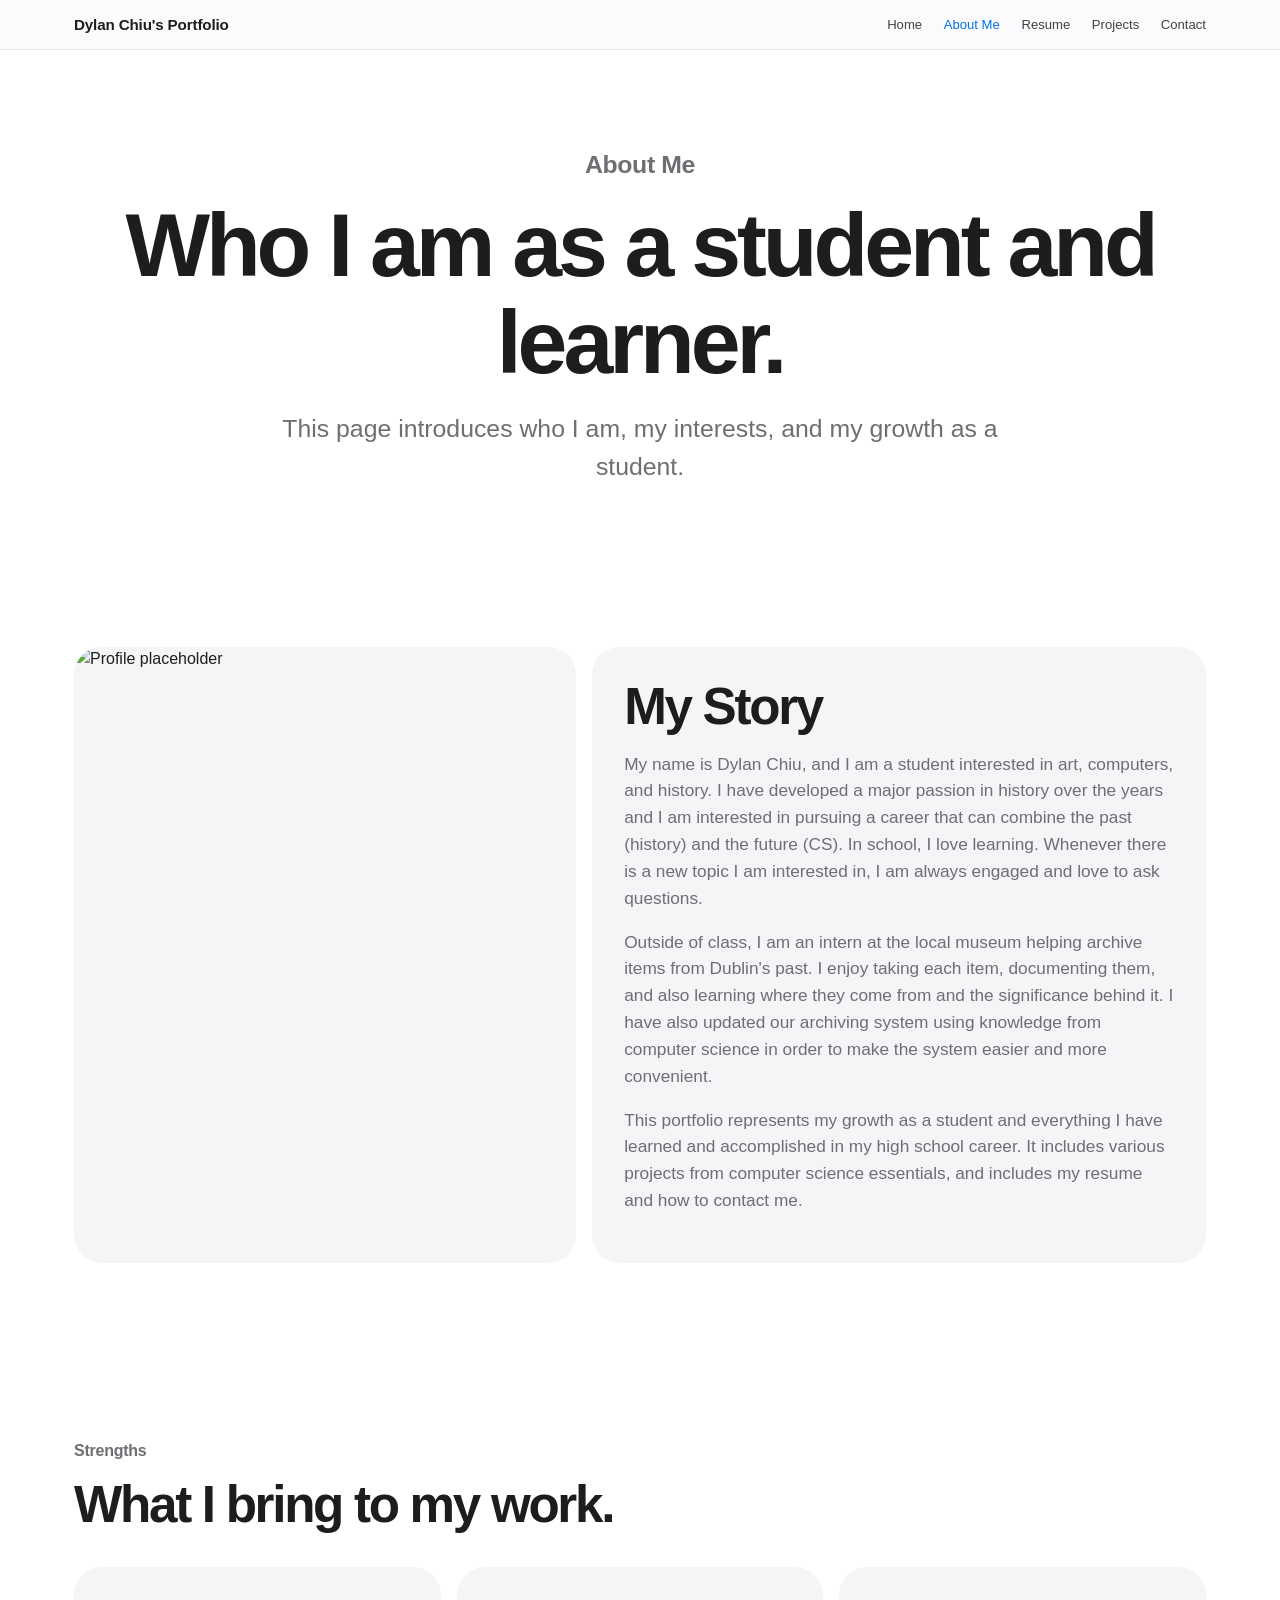
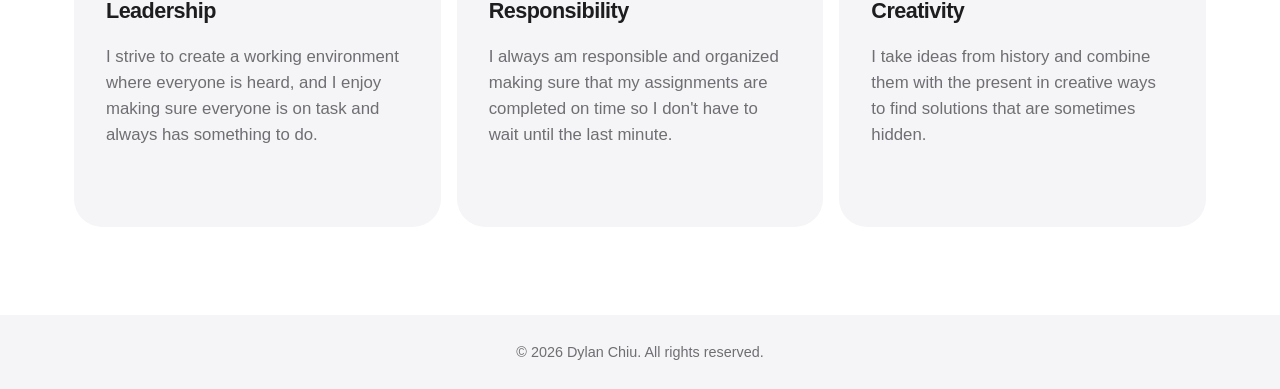
==== about.html @ 3a3d40ba "Add files via upload" ====
<!DOCTYPE html>
<html lang="en">
<head>
  <meta charset="UTF-8" />
  <meta name="viewport" content="width=device-width, initial-scale=1.0" />
  <title>About Me | Dylan Chiu's Portfolio</title>
  <link rel="stylesheet" href="styles.css" />
</head>
<body>
  <header class="site-header">
    <nav class="navbar">
      <a href="index.html" class="site-name">Dylan Chiu's Portfolio</a>

      <button class="menu-toggle" id="menuToggle" aria-label="Open navigation menu">
        ☰
      </button>

      <ul class="nav-links" id="navLinks">
        <li><a href="index.html">Home</a></li>
        <li><a href="about.html" class="active">About Me</a></li>
        <li><a href="resume.html">Resume</a></li>
        <li><a href="projects.html">Projects</a></li>
        <li><a href="contact.html">Contact</a></li>
      </ul>
    </nav>
  </header>

  <main>
    <section class="page-header">
      <p class="eyebrow">About Me</p>
      <h1>Who I am as a student and learner.</h1>
      <p>
        This page introduces who I am, my interests, and my growth as a student.
      </p>
    </section>

    <section class="section two-column-layout">
      <div>
        <img
          src="images/profile-placeholder.jpeg"
          alt="Profile placeholder"
          class="profile-image"
        />
      </div>

      <div class="content-block">
        <h2>My Story</h2>
        <p>
          My name is Dylan Chiu, and I am a student interested in
          art, computers, and history. I have developed a major passion in history over the years and I am interested in pursuing a career that can combine the past (history) and the future (CS). In school, I love learning. Whenever there is a new topic I am interested in, I am always engaged and love to ask questions.
        </p>

        <p>
          Outside of class, I am an intern at the local museum helping archive items from Dublin's past. I enjoy taking each item, documenting them, and also learning where they come from and the significance behind it. I have also updated our archiving system using knowledge from computer science in order to make the system easier and more convenient.
        </p>

        <p>
          This portfolio represents my growth as a student and everything I have learned and accomplished in my high school career. It includes various projects from computer science essentials, and includes my resume and how to contact me.
        </p>
      </div>
    </section>

    <section class="section">
      <div class="section-heading">
        <p class="eyebrow">Strengths</p>
        <h2>What I bring to my work.</h2>
      </div>

      <div class="three-column-grid">
        <article class="card">
          <h3>Leadership</h3>
          <p>
            I strive to create a working environment where everyone is heard, and I enjoy making sure everyone is on task and always has something to do.
          </p>
        </article>

        <article class="card">
          <h3>Responsibility</h3>
          <p>
            I always am responsible and organized making sure that my assignments are completed on time so I don't have to wait until the last minute.
          </p>
        </article>

        <article class="card">
          <h3>Creativity</h3>
          <p>
            I take ideas from history and combine them with the present in creative ways to find solutions that are sometimes hidden.
          </p>
        </article>
      </div>
    </section>
  </main>

  <footer class="footer">
    <p>&copy; 2026 Dylan Chiu. All rights reserved.</p>
  </footer>

  <script src="script.js"></script>
</body>
</html>
---- styles.css ----
:root {
  --black: #1d1d1f;
  --dark-gray: #424245;
  --medium-gray: #6e6e73;
  --light-gray: #f5f5f7;
  --border-gray: #d2d2d7;
  --white: #ffffff;
  --blue: #0071e3;
  --blue-hover: #0077ed;
  --shadow: 0 18px 50px rgba(0, 0, 0, 0.08);
  --radius: 28px;
  --max-width: 1180px;
}

* {
  box-sizing: border-box;
}

html {
  scroll-behavior: smooth;
}

body {
  margin: 0;
  font-family: -apple-system, BlinkMacSystemFont, "SF Pro Display", "SF Pro Text",
    "Helvetica Neue", Arial, sans-serif;
  background: var(--white);
  color: var(--black);
  line-height: 1.55;
  -webkit-font-smoothing: antialiased;
}

img {
  max-width: 100%;
  display: block;
}

a {
  color: inherit;
}

p {
  margin-top: 0;
  color: var(--medium-gray);
  font-size: 1.05rem;
}

h1,
h2,
h3 {
  color: var(--black);
  line-height: 1.08;
  margin-top: 0;
  font-weight: 700;
  letter-spacing: -0.045em;
}

h1 {
  font-size: clamp(3rem, 7vw, 6.25rem);
  margin-bottom: 1.2rem;
}

h2 {
  font-size: clamp(2.1rem, 4vw, 4rem);
  margin-bottom: 1rem;
}

h3 {
  font-size: 1.35rem;
  letter-spacing: -0.025em;
}

ul {
  padding-left: 1.25rem;
}

li {
  color: var(--medium-gray);
  margin-bottom: 0.45rem;
}

/* Header */

.site-header {
  position: sticky;
  top: 0;
  z-index: 100;
  background: rgba(251, 251, 253, 0.82);
  backdrop-filter: saturate(180%) blur(20px);
  border-bottom: 1px solid rgba(210, 210, 215, 0.5);
}

.navbar {
  max-width: var(--max-width);
  margin: 0 auto;
  padding: 0.75rem 1.5rem;
  display: flex;
  align-items: center;
  justify-content: space-between;
}

.site-name {
  text-decoration: none;
  font-size: 0.95rem;
  font-weight: 600;
  color: var(--black);
  letter-spacing: -0.01em;
}

.nav-links {
  list-style: none;
  display: flex;
  align-items: center;
  gap: 1.35rem;
  padding: 0;
  margin: 0;
}

.nav-links li {
  margin: 0;
}

.nav-links a {
  text-decoration: none;
  color: var(--dark-gray);
  font-size: 0.82rem;
  font-weight: 400;
  transition: color 0.2s ease;
}

.nav-links a:hover,
.nav-links a.active {
  color: var(--blue);
}

.menu-toggle {
  display: none;
  border: none;
  background: transparent;
  color: var(--black);
  font-size: 1.35rem;
  cursor: pointer;
}

/* Layout */

main {
  min-height: 80vh;
}

.section,
.hero,
.page-header {
  max-width: var(--max-width);
  margin: 0 auto;
  padding: 5.5rem 1.5rem;
}

.page-header {
  text-align: center;
  padding-top: 6rem;
  padding-bottom: 3rem;
}

.page-header p {
  max-width: 760px;
  margin-left: auto;
  margin-right: auto;
  font-size: clamp(1.15rem, 2vw, 1.55rem);
}

.eyebrow {
  color: var(--medium-gray);
  text-transform: none;
  font-size: 1rem;
  font-weight: 600;
  letter-spacing: -0.015em;
  margin-bottom: 0.8rem;
}

.section-heading {
  max-width: 820px;
  margin-bottom: 2.2rem;
}

.centered-heading {
  text-align: center;
  margin-left: auto;
  margin-right: auto;
}

.centered-heading p {
  max-width: 720px;
  margin-left: auto;
  margin-right: auto;
}

/* Buttons */

.button {
  display: inline-flex;
  align-items: center;
  justify-content: center;
  text-decoration: none;
  border-radius: 999px;
  padding: 0.75rem 1.35rem;
  font-size: 1rem;
  font-weight: 500;
  transition: background 0.2s ease, color 0.2s ease, transform 0.2s ease;
}

.button:hover {
  transform: translateY(-1px);
}

.primary-button {
  background: var(--blue);
  color: white;
}

.primary-button:hover {
  background: var(--blue-hover);
}

.secondary-button {
  background: transparent;
  color: var(--blue);
  border: 1px solid var(--blue);
}

.secondary-button:hover {
  background: var(--blue);
  color: white;
}

/* Home */

.hero {
  min-height: 86vh;
  display: grid;
  grid-template-columns: 1.15fr 0.85fr;
  gap: 2rem;
  align-items: center;
}

.home-hero {
  grid-template-columns: 0.95fr 1.05fr;
}

.hero-text {
  text-align: left;
}

.hero-text p {
  max-width: 720px;
  font-size: clamp(1.2rem, 2vw, 1.65rem);
  color: var(--medium-gray);
  letter-spacing: -0.025em;
}

.hero-buttons {
  display: flex;
  gap: 0.85rem;
  flex-wrap: wrap;
  margin-top: 1.8rem;
}

.hero-image-card {
  background: var(--light-gray);
  border-radius: 36px;
  overflow: hidden;
  min-height: 540px;
}

.hero-main-image {
  width: 100%;
  height: 100%;
  min-height: 540px;
  object-fit: cover;
  background: #e8e8ed;
}

.feature-showcase {
  display: grid;
  grid-template-columns: 0.85fr 1.15fr;
  gap: 1rem;
  align-items: stretch;
}

.feature-text {
  background: var(--light-gray);
  border-radius: 36px;
  padding: clamp(2rem, 4vw, 4rem);
  display: flex;
  flex-direction: column;
  justify-content: center;
}

.wide-image-card {
  border-radius: 36px;
  overflow: hidden;
  background: #e8e8ed;
  min-height: 520px;
}

.wide-image {
  width: 100%;
  height: 100%;
  min-height: 520px;
  object-fit: cover;
}

.image-card-grid {
  display: grid;
  grid-template-columns: repeat(3, 1fr);
  gap: 1rem;
}

.image-card {
  background: var(--light-gray);
  border-radius: 32px;
  overflow: hidden;
}

.card-image {
  width: 100%;
  height: 280px;
  object-fit: cover;
  background: #e8e8ed;
}

.image-card-content {
  padding: 1.5rem;
}

.image-card-content h3 {
  margin-bottom: 0.5rem;
}

/* Cards */

.three-column-grid {
  display: grid;
  grid-template-columns: repeat(3, 1fr);
  gap: 1rem;
}

.card,
.content-block,
.sidebar-card,
.resume-section {
  background: var(--light-gray);
  border: none;
  border-radius: var(--radius);
  padding: 2rem;
  box-shadow: none;
}

.card {
  min-height: 260px;
  display: flex;
  flex-direction: column;
  justify-content: flex-start;
}

.highlight-section {
  background: var(--black);
  color: white;
  border-radius: 36px;
  padding: 4rem;
  margin-bottom: 5rem;
  display: flex;
  align-items: center;
  justify-content: space-between;
  gap: 2rem;
}

.highlight-section h2 {
  color: white;
}

.highlight-section p {
  color: #c7c7cc;
  max-width: 780px;
}

.highlight-section .primary-button {
  background: white;
  color: var(--black);
}

.highlight-section .primary-button:hover {
  background: var(--light-gray);
}

/* Slider */

.slider-section {
  padding-top: 3rem;
}

.slider-container {
  position: relative;
  max-width: 1000px;
  margin: 2rem auto 0;
}

.slider-window {
  overflow: hidden;
  border-radius: 36px;
  background: var(--light-gray);
}

.slider-track {
  display: flex;
  transition: transform 0.45s ease;
  touch-action: pan-y;
}

.slide {
  min-width: 100%;
  position: relative;
  background: var(--light-gray);
}

.slide img {
  width: 100%;
  height: 560px;
  object-fit: cover;
  background: #e8e8ed;
}

.slide-caption {
  position: absolute;
  left: 2rem;
  right: 2rem;
  bottom: 2rem;
  background: rgba(255, 255, 255, 0.78);
  backdrop-filter: blur(18px);
  border-radius: 24px;
  padding: 1.3rem 1.5rem;
}

.slide-caption h3 {
  margin-bottom: 0.3rem;
}

.slide-caption p {
  margin-bottom: 0;
  color: var(--dark-gray);
}

.slider-button {
  position: absolute;
  top: 50%;
  transform: translateY(-50%);
  z-index: 5;
  width: 46px;
  height: 46px;
  border: none;
  border-radius: 50%;
  background: rgba(255, 255, 255, 0.82);
  backdrop-filter: blur(14px);
  color: var(--black);
  font-size: 2rem;
  line-height: 1;
  cursor: pointer;
  box-shadow: var(--shadow);
}

.prev-button {
  left: 1rem;
}

.next-button {
  right: 1rem;
}

.slider-dots {
  display: flex;
  justify-content: center;
  gap: 0.55rem;
  margin-top: 1rem;
}

.dot {
  width: 8px;
  height: 8px;
  border: none;
  border-radius: 999px;
  background: #c7c7cc;
  cursor: pointer;
  transition: width 0.25s ease, background 0.25s ease;
}

.dot.active {
  width: 24px;
  background: var(--black);
}

/* About */

.two-column-layout {
  display: grid;
  grid-template-columns: 0.9fr 1.1fr;
  gap: 1rem;
  align-items: stretch;
}

.profile-image {
  width: 100%;
  height: 100%;
  min-height: 480px;
  object-fit: cover;
  border-radius: var(--radius);
  background: var(--light-gray);
}

.content-block {
  display: flex;
  flex-direction: column;
  justify-content: center;
}

.content-block p {
  font-size: 1.08rem;
}

/* Resume */

.resume-layout {
  display: grid;
  grid-template-columns: 1.5fr 0.85fr;
  gap: 1rem;
  align-items: start;
}

.resume-main,
.resume-sidebar {
  display: grid;
  gap: 1rem;
}

.resume-section h2,
.sidebar-card h2 {
  border-bottom: 1px solid var(--border-gray);
  padding-bottom: 0.8rem;
  margin-bottom: 1.2rem;
  font-size: clamp(1.6rem, 2.5vw, 2.4rem);
}

.resume-entry {
  padding-top: 0.5rem;
}

.resume-entry-header {
  display: flex;
  justify-content: space-between;
  gap: 1rem;
  border-bottom: 1px solid var(--border-gray);
  padding-bottom: 0.7rem;
  margin-bottom: 0.9rem;
}

.resume-entry-header h3 {
  margin-bottom: 0;
}

.resume-entry-header span {
  color: var(--medium-gray);
  font-weight: 500;
  white-space: nowrap;
}

.tag-list {
  list-style: none;
  padding: 0;
  display: flex;
  flex-wrap: wrap;
  gap: 0.55rem;
}

.tag-list li {
  background: white;
  color: var(--black);
  border-radius: 999px;
  padding: 0.5rem 0.85rem;
  font-weight: 500;
  font-size: 0.92rem;
  margin: 0;
}

/* Projects */

.project-list {
  display: grid;
  gap: 1.2rem;
}

.project-card {
  background: var(--light-gray);
  border-radius: 36px;
  overflow: hidden;
  display: grid;
  grid-template-columns: 0.95fr 1.05fr;
  min-height: 620px;
}

.project-image-wrapper {
  background: #e8e8ed;
  min-height: 100%;
}

.project-image {
  width: 100%;
  height: 100%;
  min-height: 620px;
  object-fit: cover;
}

.project-content {
  padding: clamp(2rem, 4vw, 4rem);
  display: flex;
  flex-direction: column;
  justify-content: center;
}

.project-content h2 {
  font-size: clamp(2.2rem, 4.5vw, 4.4rem);
}

.project-content h3 {
  margin-top: 1.2rem;
  margin-bottom: 0.4rem;
}

.project-meta {
  display: grid;
  grid-template-columns: repeat(2, 1fr);
  gap: 0.7rem;
  margin: 1.2rem 0;
}

.project-meta p {
  background: white;
  border-radius: 18px;
  padding: 0.9rem 1rem;
  margin: 0;
  color: var(--dark-gray);
}

.project-links {
  display: flex;
  gap: 0.8rem;
  flex-wrap: wrap;
  margin-top: 1.5rem;
}

/* Contact */

.contact-list {
  background: white;
  border-radius: 22px;
  padding: 1.2rem;
  margin-top: 1rem;
}

.contact-list p {
  margin-bottom: 0.45rem;
}

/* Footer */

.footer {
  text-align: center;
  background: var(--light-gray);
  padding: 1.6rem;
}

.footer p {
  margin: 0;
  font-size: 0.9rem;
  color: var(--medium-gray);
}

/* Responsive */

@media (max-width: 900px) {
  .menu-toggle {
    display: block;
  }

  .nav-links {
    display: none;
    position: absolute;
    top: 58px;
    left: 1rem;
    right: 1rem;
    background: rgba(251, 251, 253, 0.98);
    backdrop-filter: blur(20px);
    border: 1px solid var(--border-gray);
    border-radius: 22px;
    padding: 1rem;
    flex-direction: column;
    align-items: stretch;
    gap: 0;
    box-shadow: var(--shadow);
  }

  .nav-links.show {
    display: flex;
  }

  .nav-links a {
    display: block;
    padding: 0.85rem;
    font-size: 1rem;
  }

  .hero,
  .home-hero,
  .feature-showcase,
  .two-column-layout,
  .resume-layout,
  .project-card {
    grid-template-columns: 1fr;
  }

  .hero {
    min-height: auto;
    text-align: center;
  }

  .hero-text {
    text-align: center;
  }

  .hero-text p {
    margin-left: auto;
    margin-right: auto;
  }

  .hero-buttons {
    justify-content: center;
  }

  .three-column-grid,
  .image-card-grid {
    grid-template-columns: 1fr;
  }

  .highlight-section {
    flex-direction: column;
    align-items: flex-start;
    padding: 2.5rem;
  }

  .hero-image-card,
  .hero-main-image,
  .wide-image-card,
  .wide-image,
  .profile-image,
  .project-image {
    min-height: 320px;
  }

  .project-card {
    min-height: auto;
  }

  .slide img {
    height: 430px;
  }

  .slide-caption {
    left: 1rem;
    right: 1rem;
    bottom: 1rem;
  }

  .resume-entry-header {
    flex-direction: column;
    gap: 0.25rem;
  }

  .resume-entry-header span {
    white-space: normal;
  }
}

@media (max-width: 560px) {
  h1 {
    font-size: clamp(2.5rem, 14vw, 4rem);
  }

  .section,
  .hero,
  .page-header {
    padding: 3.5rem 1rem;
  }

  .card,
  .content-block,
  .sidebar-card,
  .resume-section,
  .feature-text,
  .project-content {
    padding: 1.4rem;
    border-radius: 24px;
  }

  .hero-image-card,
  .hero-main-image,
  .wide-image-card,
  .wide-image {
    min-height: 280px;
    border-radius: 26px;
  }

  .highlight-section,
  .project-card,
  .slider-window {
    border-radius: 26px;
  }

  .hero-buttons,
  .project-links {
    flex-direction: column;
  }

  .button {
    width: 100%;
  }

  .project-meta {
    grid-template-columns: 1fr;
  }

  .slide img {
    height: 360px;
  }

  .slide-caption {
    position: static;
    border-radius: 0;
    background: white;
    backdrop-filter: none;
  }

  .slider-button {
    width: 40px;
    height: 40px;
    font-size: 1.7rem;
  }

  .prev-button {
    left: 0.6rem;
  }

  .next-button {
    right: 0.6rem;
  }
}
/* ---------- Horizontal Project One Layout ---------- */

.project-card-horizontal {
  display: block;
  min-height: auto;
}

.project-horizontal-image-wrapper {
  width: 100%;
  background: #e8e8ed;
}

.project-horizontal-image {
  width: 100%;
  height: 430px;
  object-fit: cover;
  background: #e8e8ed;
}

.project-horizontal-content {
  padding: clamp(2rem, 4vw, 4rem);
}

.project-text-grid {
  display: grid;
  grid-template-columns: 1fr 1fr;
  gap: 2rem;
}

@media (max-width: 900px) {
  .project-text-grid {
    grid-template-columns: 1fr;
  }

  .project-horizontal-image {
    height: 320px;
  }
}

@media (max-width: 560px) {
  .project-horizontal-image {
    height: 240px;
  }
}
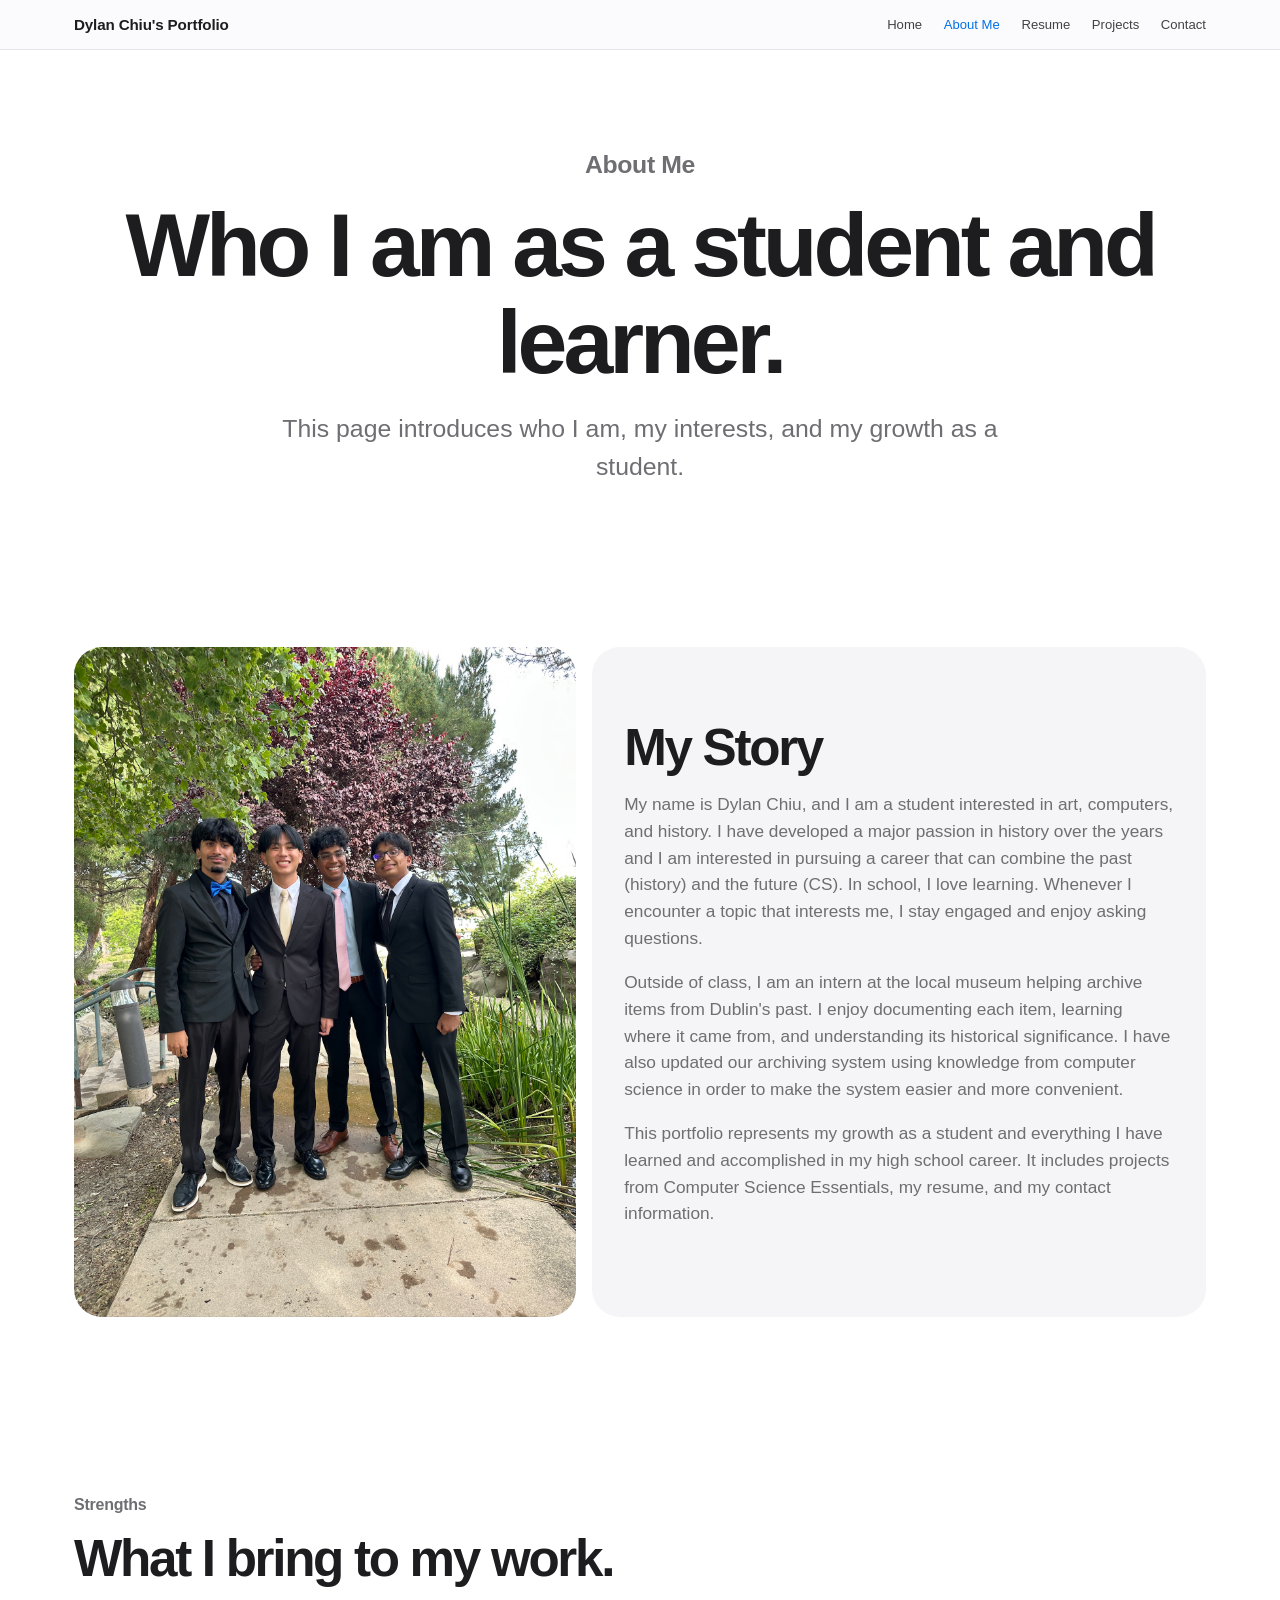
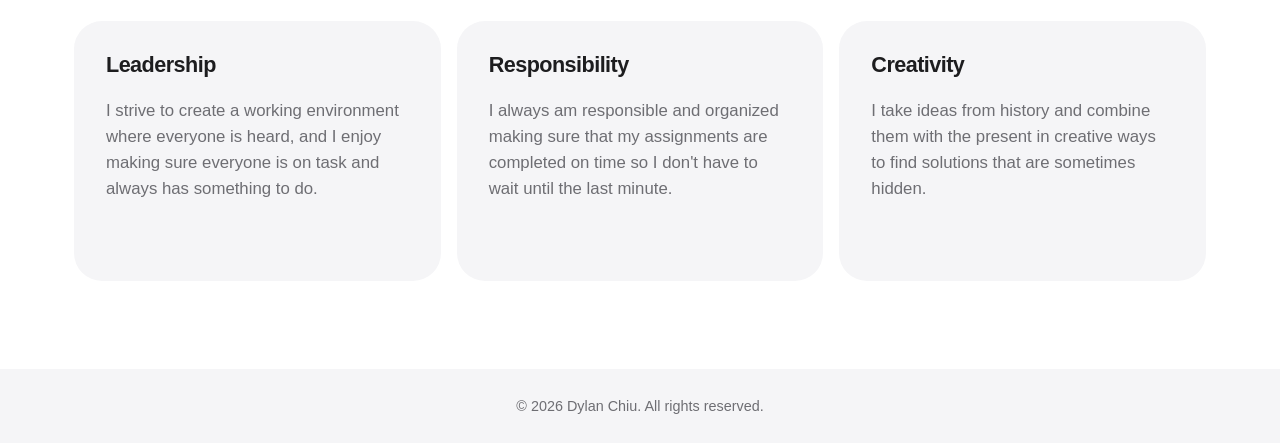
==== commit 63f310f1: "Update about.html" ====
--- a/about.html
+++ b/about.html
@@ -47,16 +47,15 @@
         <h2>My Story</h2>
         <p>
           My name is Dylan Chiu, and I am a student interested in
-          art, computers, and history. I have developed a major passion in history over the years and I am interested in pursuing a career that can combine the past (history) and the future (CS). In school, I love learning. Whenever there is a new topic I am interested in, I am always engaged and love to ask questions.
+          art, computers, and history. I have developed a major passion in history over the years and I am interested in pursuing a career that can combine the past (history) and the future (CS). In school, I love learning. Whenever I encounter a topic that interests me, I stay engaged and enjoy asking questions.
         </p>
 
         <p>
-          Outside of class, I am an intern at the local museum helping archive items from Dublin's past. I enjoy taking each item, documenting them, and also learning where they come from and the significance behind it. I have also updated our archiving system using knowledge from computer science in order to make the system easier and more convenient.
+          Outside of class, I am an intern at the local museum helping archive items from Dublin's past. I enjoy documenting each item, learning where it came from, and understanding its historical significance. I have also updated our archiving system using knowledge from computer science in order to make the system easier and more convenient.
         </p>
 
         <p>
-          This portfolio represents my growth as a student and everything I have learned and accomplished in my high school career. It includes various projects from computer science essentials, and includes my resume and how to contact me.
-        </p>
+          This portfolio represents my growth as a student and everything I have learned and accomplished in my high school career. It includes projects from Computer Science Essentials, my resume, and my contact information.
       </div>
     </section>
 
@@ -97,4 +96,4 @@
 
   <script src="script.js"></script>
 </body>
-</html>+</html>
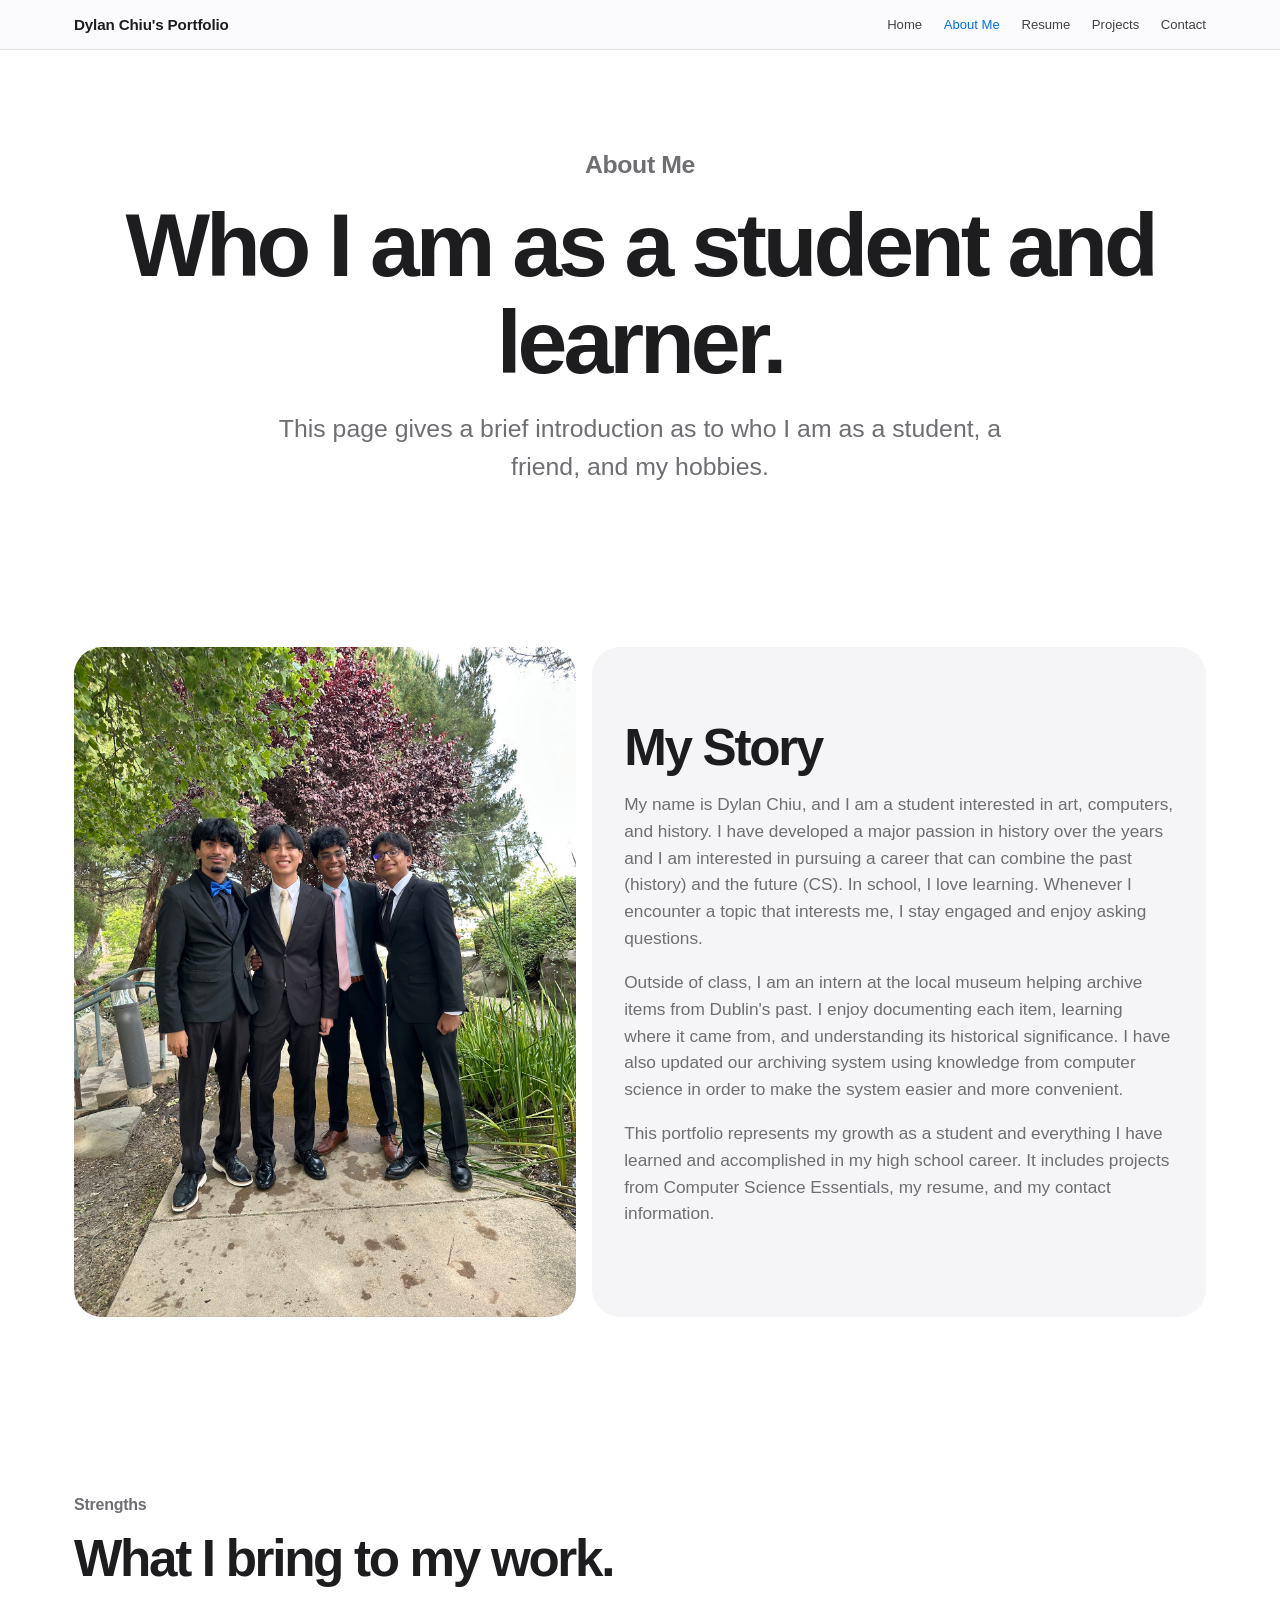
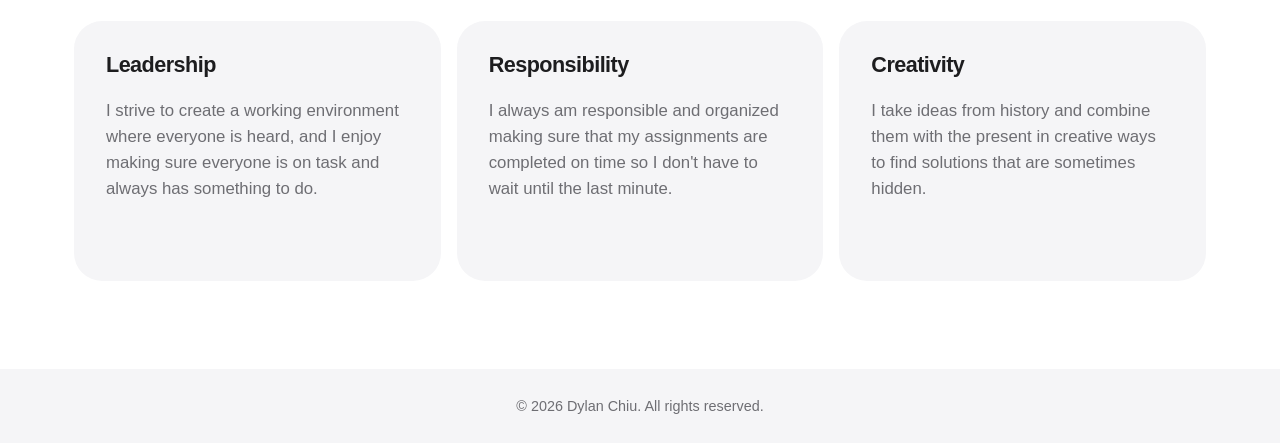
==== commit e66f3ccd: "Update about.html" ====
--- a/about.html
+++ b/about.html
@@ -30,7 +30,7 @@
       <p class="eyebrow">About Me</p>
       <h1>Who I am as a student and learner.</h1>
       <p>
-        This page introduces who I am, my interests, and my growth as a student.
+        This page gives a brief introduction as to who I am as a student, a friend, and my hobbies.
       </p>
     </section>
 
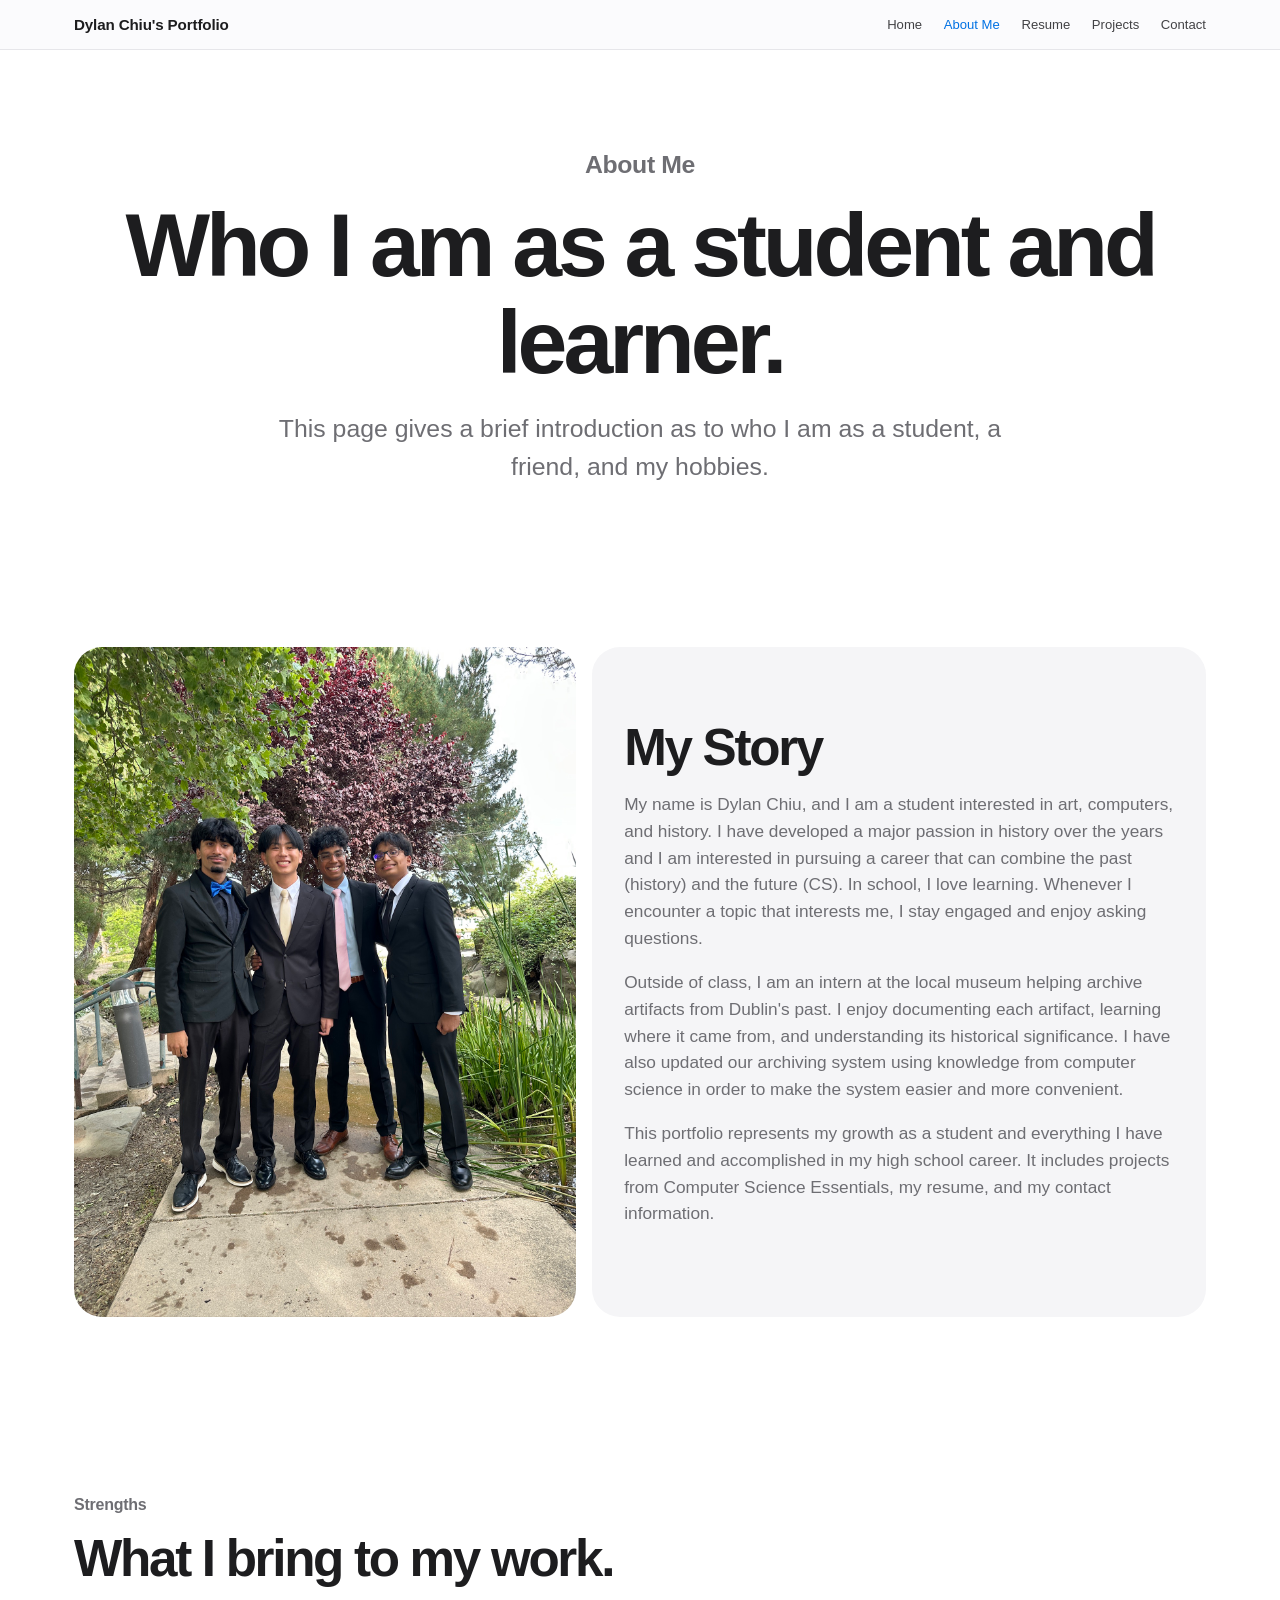
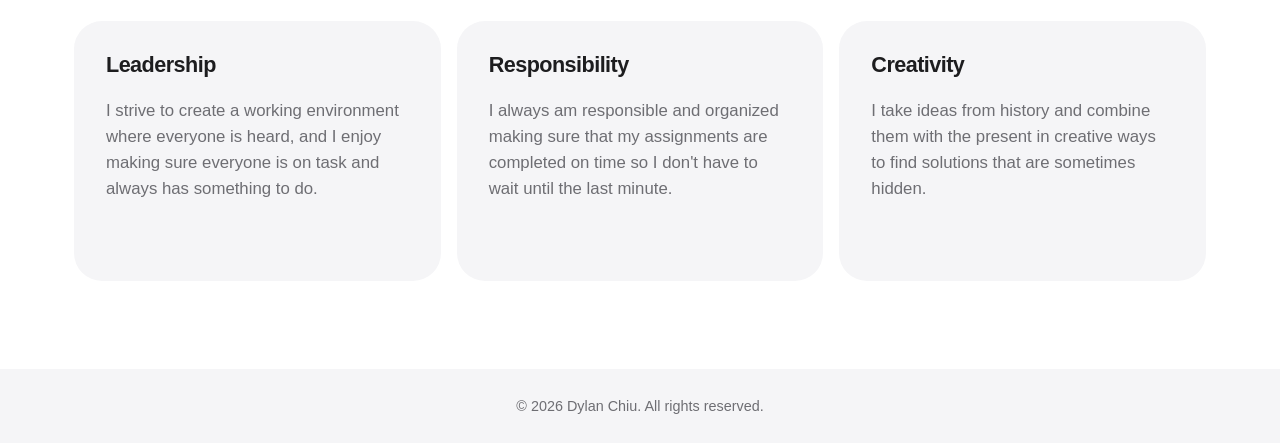
==== commit 8de9143d: "Update about.html" ====
--- a/about.html
+++ b/about.html
@@ -51,7 +51,7 @@
         </p>
 
         <p>
-          Outside of class, I am an intern at the local museum helping archive items from Dublin's past. I enjoy documenting each item, learning where it came from, and understanding its historical significance. I have also updated our archiving system using knowledge from computer science in order to make the system easier and more convenient.
+          Outside of class, I am an intern at the local museum helping archive artifacts from Dublin's past. I enjoy documenting each artifact, learning where it came from, and understanding its historical significance. I have also updated our archiving system using knowledge from computer science in order to make the system easier and more convenient.
         </p>
 
         <p>
